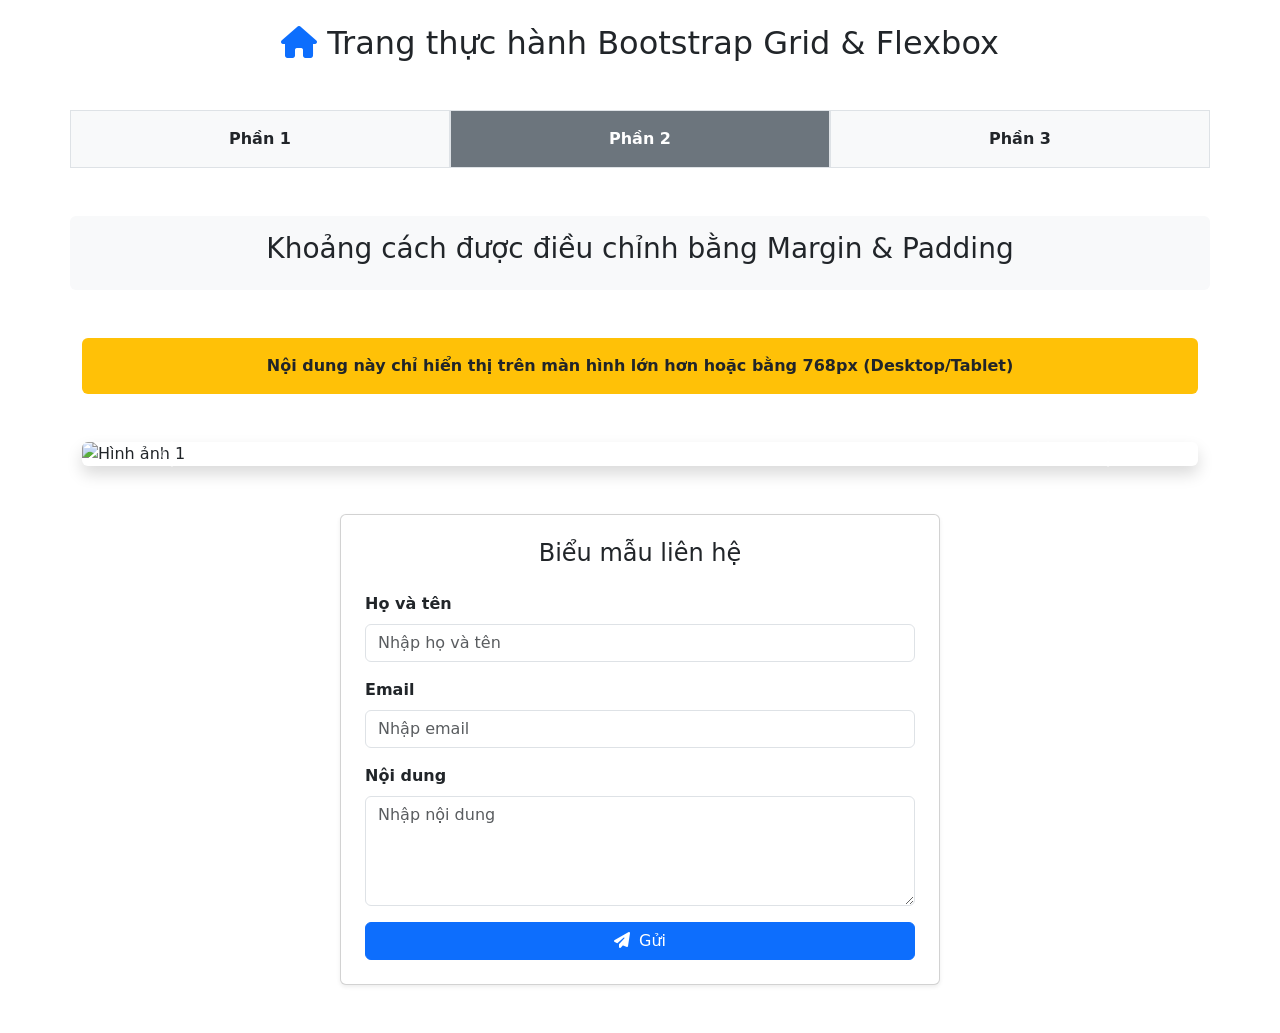
==== New folder (4)/index.html @ e56b3acb "Add files via upload" ====
<!DOCTYPE html>
<html lang="vi">
<head>
    <meta charset="UTF-8">
    <meta name="viewport" content="width=device-width, initial-scale=1.0">
    <title>Thực hành Bootstrap Grid và Flexbox</title>
    <!-- Nhúng CSS Bootstrap 5 -->
    <link href="https://cdn.jsdelivr.net/npm/bootstrap@5.3.3/dist/css/bootstrap.min.css" rel="stylesheet">
    <!-- Bước 5: Nhúng Font Awesome 6 CDN -->
    <link rel="stylesheet" href="https://cdnjs.cloudflare.com/ajax/libs/font-awesome/6.5.2/css/all.min.css">
</head>
<body>

    <!-- Tiêu đề & Sử dụng Font Awesome -->
    <header class="container mt-4 text-center">
        <h2><i class="fas fa-home text-primary"></i> Trang thực hành Bootstrap Grid & Flexbox</h2>
    </header>

    <!-- Bước 1: Cấu trúc Grid với 3 cột và căn giữa nội dung bằng Flexbox -->
    <section class="container mt-5">
        <div class="row">
            <div class="col-md-4 d-flex justify-content-center align-items-center bg-light p-3 border">
                <p class="m-0 fw-bold">Phần 1</p>
            </div>
            <div class="col-md-4 d-flex justify-content-center align-items-center bg-secondary p-3 text-white border">
                <p class="m-0 fw-bold">Phần 2</p>
            </div>
            <div class="col-md-4 d-flex justify-content-center align-items-center bg-light p-3 border">
                <p class="m-0 fw-bold">Phần 3</p>
            </div>
        </div>
    </section>

    <!-- Bước 2: Áp dụng Margin & Padding để điều chỉnh khoảng cách -->
    <section class="container my-5 py-3 bg-light rounded text-center">
        <h3>Khoảng cách được điều chỉnh bằng Margin & Padding</h3>
    </section>

    <!-- Bước 3: Sử dụng Display Property để ẩn/hiện nội dung (chỉ hiện từ >= 768px) -->
    <div class="container my-4">
        <div class="d-none d-md-block bg-warning text-center p-3 rounded">
            <p class="m-0 fw-bold">Nội dung này chỉ hiển thị trên màn hình lớn hơn hoặc bằng 768px (Desktop/Tablet)</p>
        </div>
    </div>

    <!-- Bước 4: Tạo Carousel (Slideshow) -->
    <section class="container">
        <div id="myCarousel" class="carousel slide mt-5" data-bs-ride="carousel">
            <div class="carousel-inner rounded shadow">
                <div class="carousel-item active">
                    <img src="https://via.placeholder.com/1200x400/007bff/ffffff?text=H%C3%ACnh+%E1%BA%A3nh+1" class="d-block w-100" alt="Hình ảnh 1">
                </div>
                <div class="carousel-item">
                    <img src="https://via.placeholder.com/1200x400/28a745/ffffff?text=H%C3%ACnh+%E1%BA%A3nh+2" class="d-block w-100" alt="Hình ảnh 2">
                </div>
                <div class="carousel-item">
                    <img src="https://via.placeholder.com/1200x400/dc3545/ffffff?text=H%C3%ACnh+%E1%BA%A3nh+3" class="d-block w-100" alt="Hình ảnh 3">
                </div>
            </div>
            <button class="carousel-control-prev" type="button" data-bs-target="#myCarousel" data-bs-slide="prev">
                <span class="carousel-control-prev-icon" aria-hidden="true"></span>
            </button>
            <button class="carousel-control-next" type="button" data-bs-target="#myCarousel" data-bs-slide="next">
                <span class="carousel-control-next-icon" aria-hidden="true"></span>
            </button>
        </div>
    </section>

    <!-- Bước 6: Tạo Form liên hệ -->
    <section class="container mt-5 mb-5">
        <div class="card p-4 shadow-sm" style="max-width: 600px; margin: 0 auto;">
            <h4 class="card-title text-center mb-4">Biểu mẫu liên hệ</h4>
            <form>
                <div class="mb-3">
                    <label for="name" class="form-label fw-bold">Họ và tên</label>
                    <input type="text" class="form-control" id="name" placeholder="Nhập họ và tên" required>
                </div>
                <div class="mb-3">
                    <label for="email" class="form-label fw-bold">Email</label>
                    <input type="email" class="form-control" id="email" placeholder="Nhập email" required>
                </div>
                <div class="mb-3">
                    <label for="message" class="form-label fw-bold">Nội dung</label>
                    <textarea class="form-control" id="message" rows="4" placeholder="Nhập nội dung" required></textarea>
                </div>
                <button type="submit" class="btn btn-primary w-100">
                    <i class="fas fa-paper-plane me-1"></i> Gửi
                </button>
            </form>
        </div>
    </section>

    <!-- JS Bootstrap 5 -->
    <script src="https://cdn.jsdelivr.net/npm/bootstrap@5.3.3/dist/js/bootstrap.bundle.min.js"></script>
</body>
</html>
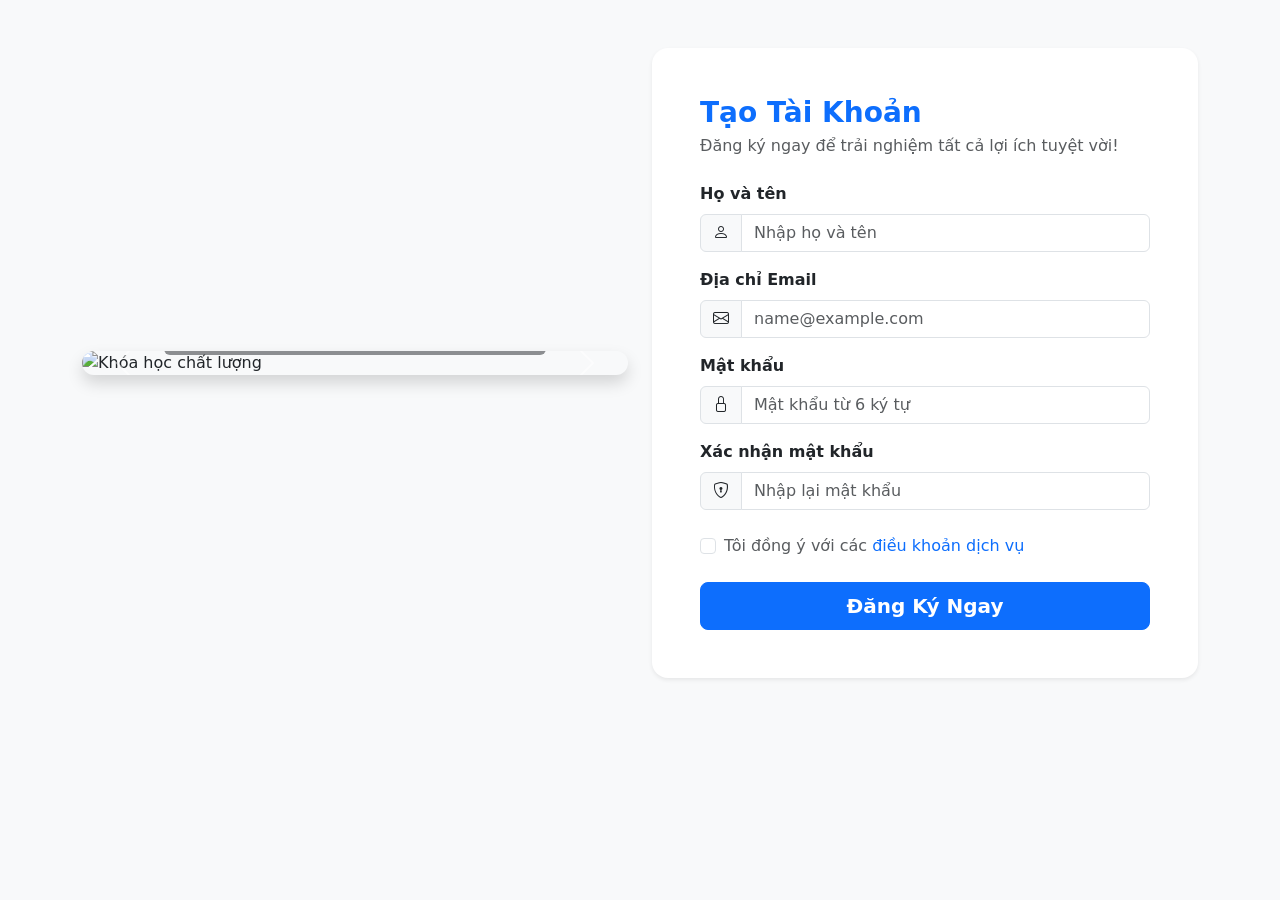
==== commit 85a14edd: "Add files via upload" ====
--- a/New folder (4)/index.html
+++ b/New folder (4)/index.html
@@ -3,94 +3,123 @@
 <head>
     <meta charset="UTF-8">
     <meta name="viewport" content="width=device-width, initial-scale=1.0">
-    <title>Thực hành Bootstrap Grid và Flexbox</title>
-    <!-- Nhúng CSS Bootstrap 5 -->
-    <link href="https://cdn.jsdelivr.net/npm/bootstrap@5.3.3/dist/css/bootstrap.min.css" rel="stylesheet">
-    <!-- Bước 5: Nhúng Font Awesome 6 CDN -->
-    <link rel="stylesheet" href="https://cdnjs.cloudflare.com/ajax/libs/font-awesome/6.5.2/css/all.min.css">
+    <title>Đăng Ký Tài Khoản</title>
+    <!-- Nhúng CSS Bootstrap 5 CDN -->
+    <link rel="stylesheet" href="https://cdn.jsdelivr.net/npm/bootstrap@5.3.0/dist/css/bootstrap.min.css">
+    <!-- Nhúng Bootstrap Icons CDN -->
+    <link rel="stylesheet" href="https://cdn.jsdelivr.net/npm/bootstrap-icons@1.10.5/font/bootstrap-icons.css">
 </head>
-<body>
+<body class="bg-light">
 
-    <!-- Tiêu đề & Sử dụng Font Awesome -->
-    <header class="container mt-4 text-center">
-        <h2><i class="fas fa-home text-primary"></i> Trang thực hành Bootstrap Grid & Flexbox</h2>
-    </header>
+    <div class="container py-5">
+        <div class="row g-4 align-items-center justify-content-center">
+            
+            <!-- Cột 1: Carousel giới thiệu lợi ích dịch vụ -->
+            <div class="col-12 col-lg-6">
+                <div id="benefitCarousel" class="carousel slide shadow rounded-4 overflow-hidden" data-bs-ride="carousel">
+                    <!-- Indicators -->
+                    <div class="carousel-indicators">
+                        <button type="button" data-bs-target="#benefitCarousel" data-bs-slide-to="0" class="active"></button>
+                        <button type="button" data-bs-target="#benefitCarousel" data-bs-slide-to="1"></button>
+                        <button type="button" data-bs-target="#benefitCarousel" data-bs-slide-to="2"></button>
+                    </div>
 
-    <!-- Bước 1: Cấu trúc Grid với 3 cột và căn giữa nội dung bằng Flexbox -->
-    <section class="container mt-5">
-        <div class="row">
-            <div class="col-md-4 d-flex justify-content-center align-items-center bg-light p-3 border">
-                <p class="m-0 fw-bold">Phần 1</p>
+                    <!-- Slides -->
+                    <div class="carousel-inner">
+                        <div class="carousel-item active">
+                            <img src="https://via.placeholder.com/600x450/0d6efd/ffffff?text=L%E1%BB%A3i+%C3%8Dch+1:+Kh%C3%B3a+H%E1%BB%8Dc+Chuy%C3%AAn+S%C3%A2u" class="d-block w-100" alt="Khóa học chất lượng">
+                            <div class="carousel-caption d-none d-md-block bg-dark bg-opacity-50 rounded p-2">
+                                <h5>Khóa Học Chất Lượng</h5>
+                                <p>Cập nhật những kiến thức Frontend và Flexbox/Bootstrap mới nhất.</p>
+                            </div>
+                        </div>
+                        <div class="carousel-item">
+                            <img src="https://via.placeholder.com/600x450/198754/ffffff?text=L%E1%BB%A3i+%C3%8Dch+2:+H%E1%BB%97+Tr%E1%BB%A3+24/7" class="d-block w-100" alt="Hỗ trợ tận tâm">
+                            <div class="carousel-caption d-none d-md-block bg-dark bg-opacity-50 rounded p-2">
+                                <h5>Hỗ Trợ Tận Tâm</h5>
+                                <p>Đội ngũ giảng viên và trợ lý luôn đồng hành cùng bạn 24/7.</p>
+                            </div>
+                        </div>
+                        <div class="carousel-item">
+                            <img src="https://via.placeholder.com/600x450/ffc107/333333?text=L%E1%BB%A3i+%C3%8Dch+3:+C%C6%A1+H%E1%BB%99i+Vi%E1%BB%87c+L%C3%A0m" class="d-block w-100" alt="Cơ hội việc làm">
+                            <div class="carousel-caption d-none d-md-block bg-dark text-dark bg-opacity-50 rounded p-2">
+                                <h5 class="text-white">Cơ Hội Việc Làm</h5>
+                                <p class="text-white">Kết nối trực tiếp với các doanh nghiệp công nghệ hàng đầu.</p>
+                            </div>
+                        </div>
+                    </div>
+
+                    <!-- Controls -->
+                    <button class="carousel-control-prev" type="button" data-bs-target="#benefitCarousel" data-bs-slide="prev">
+                        <span class="carousel-control-prev-icon"></span>
+                    </button>
+                    <button class="carousel-control-next" type="button" data-bs-target="#benefitCarousel" data-bs-slide="next">
+                        <span class="carousel-control-next-icon"></span>
+                    </button>
+                </div>
             </div>
-            <div class="col-md-4 d-flex justify-content-center align-items-center bg-secondary p-3 text-white border">
-                <p class="m-0 fw-bold">Phần 2</p>
+
+            <!-- Cột 2: Form đăng ký người dùng -->
+            <div class="col-12 col-lg-6">
+                <div class="card border-0 shadow-sm rounded-4 p-4 p-md-5">
+                    <h3 class="fw-bold mb-1 text-primary">Tạo Tài Khoản</h3>
+                    <p class="text-muted mb-4">Đăng ký ngay để trải nghiệm tất cả lợi ích tuyệt vời!</p>
+
+                    <form>
+                        <!-- Họ tên -->
+                        <div class="mb-3">
+                            <label for="fullname" class="form-label fw-semibold">Họ và tên</label>
+                            <div class="input-group">
+                                <span class="input-group-text"><i class="bi bi-person"></i></span>
+                                <input type="text" class="form-control" id="fullname" placeholder="Nhập họ và tên" required>
+                            </div>
+                        </div>
+
+                        <!-- Email -->
+                        <div class="mb-3">
+                            <label for="email" class="form-label fw-semibold">Địa chỉ Email</label>
+                            <div class="input-group">
+                                <span class="input-group-text"><i class="bi bi-envelope"></i></span>
+                                <input type="email" class="form-control" id="email" placeholder="name@example.com" required>
+                            </div>
+                        </div>
+
+                        <!-- Mật khẩu -->
+                        <div class="mb-3">
+                            <label for="password" class="form-label fw-semibold">Mật khẩu</label>
+                            <div class="input-group">
+                                <span class="input-group-text"><i class="bi bi-lock"></i></span>
+                                <input type="password" class="form-control" id="password" placeholder="Mật khẩu từ 6 ký tự" required>
+                            </div>
+                        </div>
+
+                        <!-- Xác nhận mật khẩu -->
+                        <div class="mb-4">
+                            <label for="confirmPassword" class="form-label fw-semibold">Xác nhận mật khẩu</label>
+                            <div class="input-group">
+                                <span class="input-group-text"><i class="bi bi-shield-lock"></i></span>
+                                <input type="password" class="form-control" id="confirmPassword" placeholder="Nhập lại mật khẩu" required>
+                            </div>
+                        </div>
+
+                        <!-- Đồng ý điều khoản -->
+                        <div class="mb-4 form-check">
+                            <input type="checkbox" class="form-check-input" id="terms" required>
+                            <label class="form-check-label text-muted" for="terms">Tôi đồng ý với các <a href="#" class="text-decoration-none">điều khoản dịch vụ</a></label>
+                        </div>
+
+                        <!-- Nút Đăng ký -->
+                        <div class="d-grid">
+                            <button type="submit" class="btn btn-primary btn-lg fw-bold">Đăng Ký Ngay</button>
+                        </div>
+                    </form>
+                </div>
             </div>
-            <div class="col-md-4 d-flex justify-content-center align-items-center bg-light p-3 border">
-                <p class="m-0 fw-bold">Phần 3</p>
-            </div>
-        </div>
-    </section>
 
-    <!-- Bước 2: Áp dụng Margin & Padding để điều chỉnh khoảng cách -->
-    <section class="container my-5 py-3 bg-light rounded text-center">
-        <h3>Khoảng cách được điều chỉnh bằng Margin & Padding</h3>
-    </section>
-
-    <!-- Bước 3: Sử dụng Display Property để ẩn/hiện nội dung (chỉ hiện từ >= 768px) -->
-    <div class="container my-4">
-        <div class="d-none d-md-block bg-warning text-center p-3 rounded">
-            <p class="m-0 fw-bold">Nội dung này chỉ hiển thị trên màn hình lớn hơn hoặc bằng 768px (Desktop/Tablet)</p>
         </div>
     </div>
 
-    <!-- Bước 4: Tạo Carousel (Slideshow) -->
-    <section class="container">
-        <div id="myCarousel" class="carousel slide mt-5" data-bs-ride="carousel">
-            <div class="carousel-inner rounded shadow">
-                <div class="carousel-item active">
-                    <img src="https://via.placeholder.com/1200x400/007bff/ffffff?text=H%C3%ACnh+%E1%BA%A3nh+1" class="d-block w-100" alt="Hình ảnh 1">
-                </div>
-                <div class="carousel-item">
-                    <img src="https://via.placeholder.com/1200x400/28a745/ffffff?text=H%C3%ACnh+%E1%BA%A3nh+2" class="d-block w-100" alt="Hình ảnh 2">
-                </div>
-                <div class="carousel-item">
-                    <img src="https://via.placeholder.com/1200x400/dc3545/ffffff?text=H%C3%ACnh+%E1%BA%A3nh+3" class="d-block w-100" alt="Hình ảnh 3">
-                </div>
-            </div>
-            <button class="carousel-control-prev" type="button" data-bs-target="#myCarousel" data-bs-slide="prev">
-                <span class="carousel-control-prev-icon" aria-hidden="true"></span>
-            </button>
-            <button class="carousel-control-next" type="button" data-bs-target="#myCarousel" data-bs-slide="next">
-                <span class="carousel-control-next-icon" aria-hidden="true"></span>
-            </button>
-        </div>
-    </section>
-
-    <!-- Bước 6: Tạo Form liên hệ -->
-    <section class="container mt-5 mb-5">
-        <div class="card p-4 shadow-sm" style="max-width: 600px; margin: 0 auto;">
-            <h4 class="card-title text-center mb-4">Biểu mẫu liên hệ</h4>
-            <form>
-                <div class="mb-3">
-                    <label for="name" class="form-label fw-bold">Họ và tên</label>
-                    <input type="text" class="form-control" id="name" placeholder="Nhập họ và tên" required>
-                </div>
-                <div class="mb-3">
-                    <label for="email" class="form-label fw-bold">Email</label>
-                    <input type="email" class="form-control" id="email" placeholder="Nhập email" required>
-                </div>
-                <div class="mb-3">
-                    <label for="message" class="form-label fw-bold">Nội dung</label>
-                    <textarea class="form-control" id="message" rows="4" placeholder="Nhập nội dung" required></textarea>
-                </div>
-                <button type="submit" class="btn btn-primary w-100">
-                    <i class="fas fa-paper-plane me-1"></i> Gửi
-                </button>
-            </form>
-        </div>
-    </section>
-
-    <!-- JS Bootstrap 5 -->
-    <script src="https://cdn.jsdelivr.net/npm/bootstrap@5.3.3/dist/js/bootstrap.bundle.min.js"></script>
+    <!-- Nhúng Bootstrap 5 JS CDN -->
+    <script src="https://cdn.jsdelivr.net/npm/bootstrap@5.3.0/dist/js/bootstrap.bundle.min.js"></script>
 </body>
 </html>
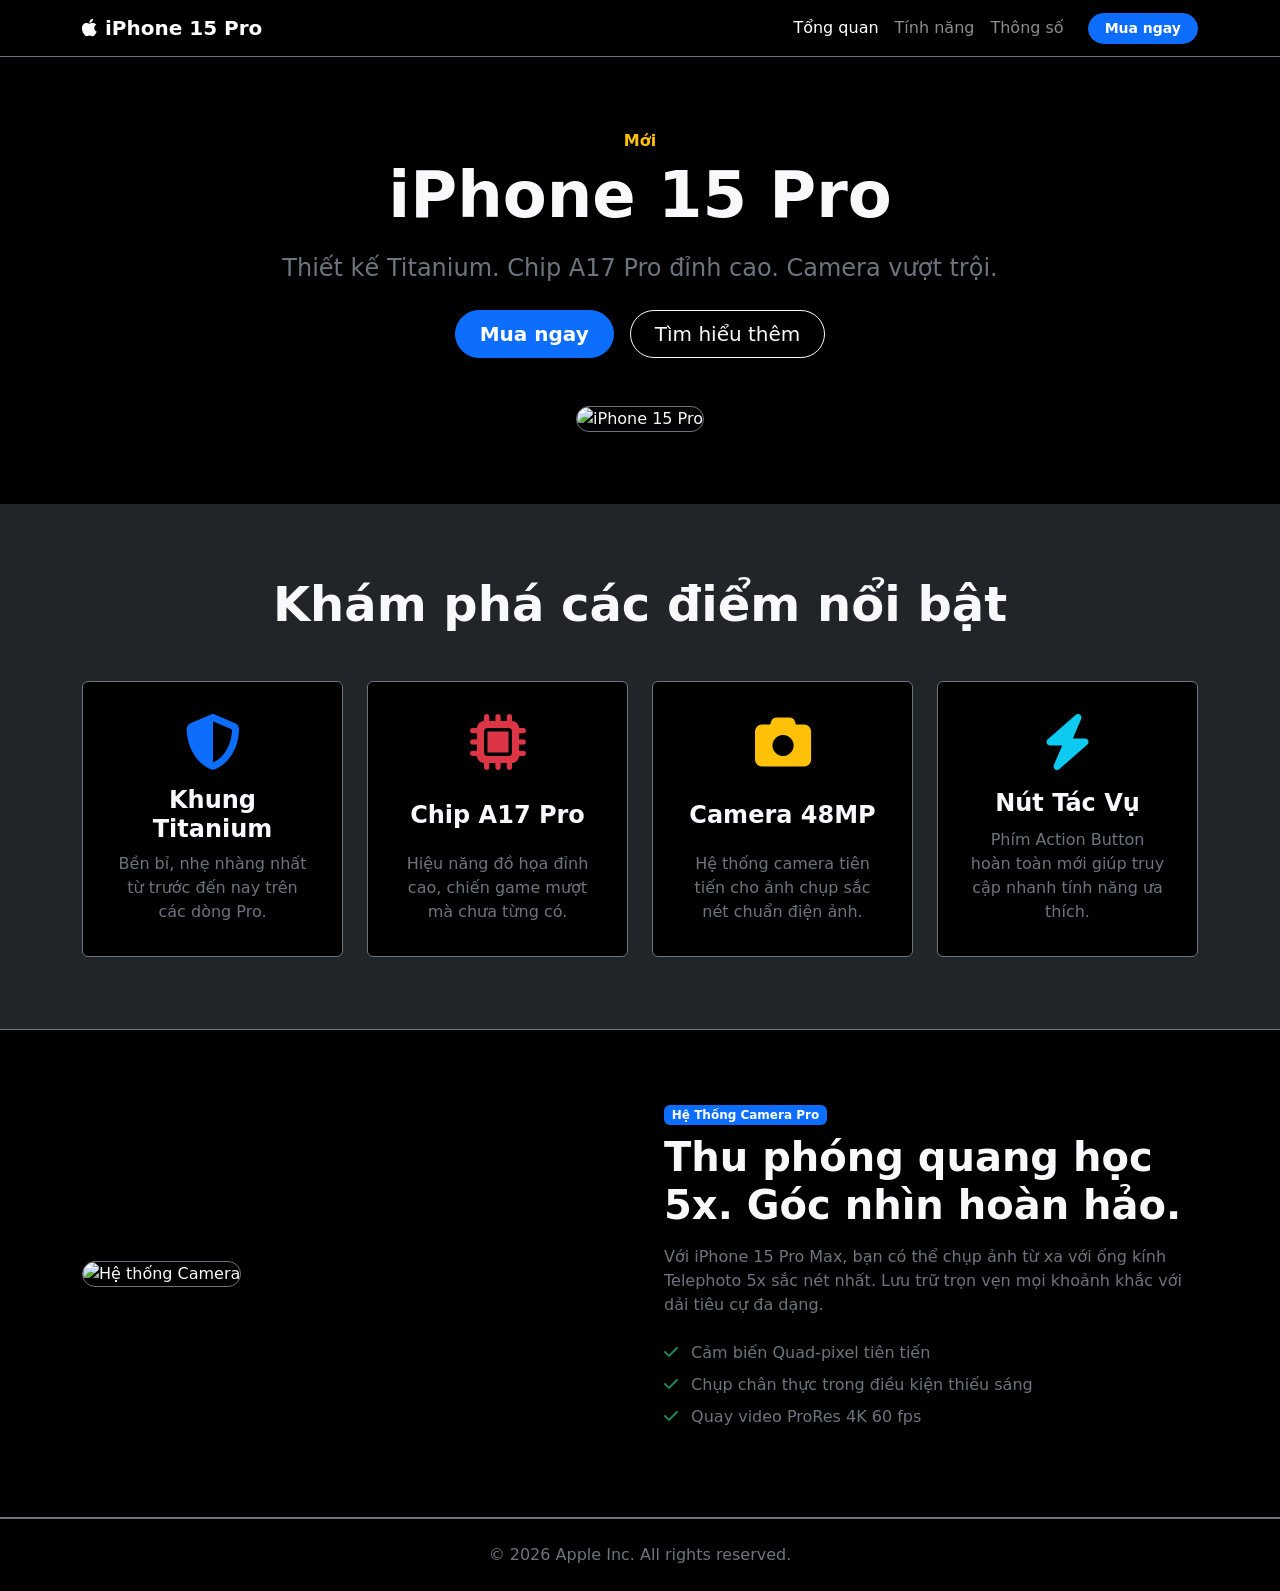
==== commit ddf317fb: "Add files via upload" ====
--- a/New folder (4)/index.html
+++ b/New folder (4)/index.html
@@ -3,123 +3,132 @@
 <head>
     <meta charset="UTF-8">
     <meta name="viewport" content="width=device-width, initial-scale=1.0">
-    <title>Đăng Ký Tài Khoản</title>
-    <!-- Nhúng CSS Bootstrap 5 CDN -->
-    <link rel="stylesheet" href="https://cdn.jsdelivr.net/npm/bootstrap@5.3.0/dist/css/bootstrap.min.css">
-    <!-- Nhúng Bootstrap Icons CDN -->
-    <link rel="stylesheet" href="https://cdn.jsdelivr.net/npm/bootstrap-icons@1.10.5/font/bootstrap-icons.css">
+    <title>iPhone 15 Pro - Giới Thiệu Sản Phẩm</title>
+    <!-- Nhúng Bootstrap 5 CSS -->
+    <link href="https://cdn.jsdelivr.net/npm/bootstrap@5.3.3/dist/css/bootstrap.min.css" rel="stylesheet">
+    <!-- Nhúng Font Awesome 6 -->
+    <link rel="stylesheet" href="https://cdnjs.cloudflare.com/ajax/libs/font-awesome/6.5.2/css/all.min.css">
 </head>
-<body class="bg-light">
+<body class="bg-dark text-light">
 
-    <div class="container py-5">
-        <div class="row g-4 align-items-center justify-content-center">
+    <!-- 1. Navbar -->
+    <nav class="navbar navbar-expand-lg navbar-dark bg-black sticky-top border-bottom border-secondary">
+        <div class="container">
+            <a class="navbar-brand fw-bold" href="#"><i class="fa-brands fa-apple me-2"></i>iPhone 15 Pro</a>
+            <button class="navbar-toggler" type="button" data-bs-toggle="collapse" data-bs-target="#navbarNav">
+                <span class="navbar-toggler-icon"></span>
+            </button>
+            <div class="collapse navbar-collapse" id="navbarNav">
+                <ul class="navbar-nav ms-auto align-items-center">
+                    <li class="nav-item"><a class="nav-link active" href="#overview">Tổng quan</a></li>
+                    <li class="nav-item"><a class="nav-link" href="#features">Tính năng</a></li>
+                    <li class="nav-item"><a class="nav-link" href="#specs">Thông số</a></li>
+                    <li class="nav-item ms-lg-3">
+                        <a href="#buy" class="btn btn-primary btn-sm rounded-pill px-3 fw-bold">Mua ngay</a>
+                    </li>
+                </ul>
+            </div>
+        </div>
+    </nav>
+
+    <!-- 2. Hero Section (Phần Giới Thiệu Chính) -->
+    <section id="overview" class="py-5 text-center bg-black">
+        <div class="container py-4">
+            <p class="text-warning fw-bold mb-1">Mới</p>
+            <h1 class="display-3 fw-bold mb-3">iPhone 15 Pro</h1>
+            <p class="fs-4 text-secondary mb-4">Thiết kế Titanium. Chip A17 Pro đỉnh cao. Camera vượt trội.</p>
+            <div class="d-flex justify-content-center gap-3 mb-5">
+                <a href="#buy" class="btn btn-primary btn-lg rounded-pill px-4 fw-bold">Mua ngay</a>
+                <a href="#features" class="btn btn-outline-light btn-lg rounded-pill px-4">Tìm hiểu thêm</a>
+            </div>
+            <div class="d-flex justify-content-center">
+                <img src="https://via.placeholder.com/800x400/111111/ffffff?text=iPhone+15+Pro+Titanium" class="img-fluid rounded-4 shadow-lg border border-secondary" alt="iPhone 15 Pro">
+            </div>
+        </div>
+    </section>
+
+    <!-- 3. Key Highlights / Grid Section -->
+    <section id="features" class="py-5">
+        <div class="container py-4">
+            <h2 class="text-center display-5 fw-bold mb-5">Khám phá các điểm nổi bật</h2>
             
-            <!-- Cột 1: Carousel giới thiệu lợi ích dịch vụ -->
-            <div class="col-12 col-lg-6">
-                <div id="benefitCarousel" class="carousel slide shadow rounded-4 overflow-hidden" data-bs-ride="carousel">
-                    <!-- Indicators -->
-                    <div class="carousel-indicators">
-                        <button type="button" data-bs-target="#benefitCarousel" data-bs-slide-to="0" class="active"></button>
-                        <button type="button" data-bs-target="#benefitCarousel" data-bs-slide-to="1"></button>
-                        <button type="button" data-bs-target="#benefitCarousel" data-bs-slide-to="2"></button>
-                    </div>
-
-                    <!-- Slides -->
-                    <div class="carousel-inner">
-                        <div class="carousel-item active">
-                            <img src="https://via.placeholder.com/600x450/0d6efd/ffffff?text=L%E1%BB%A3i+%C3%8Dch+1:+Kh%C3%B3a+H%E1%BB%8Dc+Chuy%C3%AAn+S%C3%A2u" class="d-block w-100" alt="Khóa học chất lượng">
-                            <div class="carousel-caption d-none d-md-block bg-dark bg-opacity-50 rounded p-2">
-                                <h5>Khóa Học Chất Lượng</h5>
-                                <p>Cập nhật những kiến thức Frontend và Flexbox/Bootstrap mới nhất.</p>
-                            </div>
-                        </div>
-                        <div class="carousel-item">
-                            <img src="https://via.placeholder.com/600x450/198754/ffffff?text=L%E1%BB%A3i+%C3%8Dch+2:+H%E1%BB%97+Tr%E1%BB%A3+24/7" class="d-block w-100" alt="Hỗ trợ tận tâm">
-                            <div class="carousel-caption d-none d-md-block bg-dark bg-opacity-50 rounded p-2">
-                                <h5>Hỗ Trợ Tận Tâm</h5>
-                                <p>Đội ngũ giảng viên và trợ lý luôn đồng hành cùng bạn 24/7.</p>
-                            </div>
-                        </div>
-                        <div class="carousel-item">
-                            <img src="https://via.placeholder.com/600x450/ffc107/333333?text=L%E1%BB%A3i+%C3%8Dch+3:+C%C6%A1+H%E1%BB%99i+Vi%E1%BB%87c+L%C3%A0m" class="d-block w-100" alt="Cơ hội việc làm">
-                            <div class="carousel-caption d-none d-md-block bg-dark text-dark bg-opacity-50 rounded p-2">
-                                <h5 class="text-white">Cơ Hội Việc Làm</h5>
-                                <p class="text-white">Kết nối trực tiếp với các doanh nghiệp công nghệ hàng đầu.</p>
-                            </div>
+            <div class="row g-4">
+                <!-- Highlight 1 -->
+                <div class="col-12 col-md-6 col-lg-3">
+                    <div class="card bg-black text-light h-100 border-secondary p-3 text-center">
+                        <div class="card-body d-flex flex-column justify-content-between align-items-center">
+                            <i class="fa-solid fa-shield-halved text-primary display-4 mb-3"></i>
+                            <h4 class="card-title fw-bold mb-2">Khung Titanium</h4>
+                            <p class="card-text text-secondary">Bền bỉ, nhẹ nhàng nhất từ trước đến nay trên các dòng Pro.</p>
                         </div>
                     </div>
+                </div>
 
-                    <!-- Controls -->
-                    <button class="carousel-control-prev" type="button" data-bs-target="#benefitCarousel" data-bs-slide="prev">
-                        <span class="carousel-control-prev-icon"></span>
-                    </button>
-                    <button class="carousel-control-next" type="button" data-bs-target="#benefitCarousel" data-bs-slide="next">
-                        <span class="carousel-control-next-icon"></span>
-                    </button>
+                <!-- Highlight 2 -->
+                <div class="col-12 col-md-6 col-lg-3">
+                    <div class="card bg-black text-light h-100 border-secondary p-3 text-center">
+                        <div class="card-body d-flex flex-column justify-content-between align-items-center">
+                            <i class="fa-solid fa-microchip text-danger display-4 mb-3"></i>
+                            <h4 class="card-title fw-bold mb-2">Chip A17 Pro</h4>
+                            <p class="card-text text-secondary">Hiệu năng đồ họa đỉnh cao, chiến game mượt mà chưa từng có.</p>
+                        </div>
+                    </div>
+                </div>
+
+                <!-- Highlight 3 -->
+                <div class="col-12 col-md-6 col-lg-3">
+                    <div class="card bg-black text-light h-100 border-secondary p-3 text-center">
+                        <div class="card-body d-flex flex-column justify-content-between align-items-center">
+                            <i class="fa-solid fa-camera text-warning display-4 mb-3"></i>
+                            <h4 class="card-title fw-bold mb-2">Camera 48MP</h4>
+                            <p class="card-text text-secondary">Hệ thống camera tiên tiến cho ảnh chụp sắc nét chuẩn điện ảnh.</p>
+                        </div>
+                    </div>
+                </div>
+
+                <!-- Highlight 4 -->
+                <div class="col-12 col-md-6 col-lg-3">
+                    <div class="card bg-black text-light h-100 border-secondary p-3 text-center">
+                        <div class="card-body d-flex flex-column justify-content-between align-items-center">
+                            <i class="fa-solid fa-bolt text-info display-4 mb-3"></i>
+                            <h4 class="card-title fw-bold mb-2">Nút Tác Vụ</h4>
+                            <p class="card-text text-secondary">Phím Action Button hoàn toàn mới giúp truy cập nhanh tính năng ưa thích.</p>
+                        </div>
+                    </div>
                 </div>
             </div>
+        </div>
+    </section>
 
-            <!-- Cột 2: Form đăng ký người dùng -->
-            <div class="col-12 col-lg-6">
-                <div class="card border-0 shadow-sm rounded-4 p-4 p-md-5">
-                    <h3 class="fw-bold mb-1 text-primary">Tạo Tài Khoản</h3>
-                    <p class="text-muted mb-4">Đăng ký ngay để trải nghiệm tất cả lợi ích tuyệt vời!</p>
-
-                    <form>
-                        <!-- Họ tên -->
-                        <div class="mb-3">
-                            <label for="fullname" class="form-label fw-semibold">Họ và tên</label>
-                            <div class="input-group">
-                                <span class="input-group-text"><i class="bi bi-person"></i></span>
-                                <input type="text" class="form-control" id="fullname" placeholder="Nhập họ và tên" required>
-                            </div>
-                        </div>
-
-                        <!-- Email -->
-                        <div class="mb-3">
-                            <label for="email" class="form-label fw-semibold">Địa chỉ Email</label>
-                            <div class="input-group">
-                                <span class="input-group-text"><i class="bi bi-envelope"></i></span>
-                                <input type="email" class="form-control" id="email" placeholder="name@example.com" required>
-                            </div>
-                        </div>
-
-                        <!-- Mật khẩu -->
-                        <div class="mb-3">
-                            <label for="password" class="form-label fw-semibold">Mật khẩu</label>
-                            <div class="input-group">
-                                <span class="input-group-text"><i class="bi bi-lock"></i></span>
-                                <input type="password" class="form-control" id="password" placeholder="Mật khẩu từ 6 ký tự" required>
-                            </div>
-                        </div>
-
-                        <!-- Xác nhận mật khẩu -->
-                        <div class="mb-4">
-                            <label for="confirmPassword" class="form-label fw-semibold">Xác nhận mật khẩu</label>
-                            <div class="input-group">
-                                <span class="input-group-text"><i class="bi bi-shield-lock"></i></span>
-                                <input type="password" class="form-control" id="confirmPassword" placeholder="Nhập lại mật khẩu" required>
-                            </div>
-                        </div>
-
-                        <!-- Đồng ý điều khoản -->
-                        <div class="mb-4 form-check">
-                            <input type="checkbox" class="form-check-input" id="terms" required>
-                            <label class="form-check-label text-muted" for="terms">Tôi đồng ý với các <a href="#" class="text-decoration-none">điều khoản dịch vụ</a></label>
-                        </div>
-
-                        <!-- Nút Đăng ký -->
-                        <div class="d-grid">
-                            <button type="submit" class="btn btn-primary btn-lg fw-bold">Đăng Ký Ngay</button>
-                        </div>
-                    </form>
+    <!-- 4. Detailed Section (Flexbox Row Layout) -->
+    <section id="specs" class="py-5 bg-black border-top border-bottom border-secondary">
+        <div class="container py-4">
+            <div class="row align-items-center g-5">
+                <div class="col-12 col-lg-6">
+                    <img src="https://via.placeholder.com/600x400/222222/ffffff?text=Camera+System" class="img-fluid rounded-4 shadow border border-secondary" alt="Hệ thống Camera">
+                </div>
+                <div class="col-12 col-lg-6">
+                    <span class="badge bg-primary mb-2">Hệ Thống Camera Pro</span>
+                    <h2 class="display-6 fw-bold mb-3">Thu phóng quang học 5x. Góc nhìn hoàn hảo.</h2>
+                    <p class="text-secondary mb-4">Với iPhone 15 Pro Max, bạn có thể chụp ảnh từ xa với ống kính Telephoto 5x sắc nét nhất. Lưu trữ trọn vẹn mọi khoảnh khắc với dải tiêu cự đa dạng.</p>
+                    <ul class="list-unstyled text-secondary">
+                        <li class="mb-2"><i class="fa-solid fa-check text-success me-2"></i> Cảm biến Quad-pixel tiên tiến</li>
+                        <li class="mb-2"><i class="fa-solid fa-check text-success me-2"></i> Chụp chân thực trong điều kiện thiếu sáng</li>
+                        <li class="mb-2"><i class="fa-solid fa-check text-success me-2"></i> Quay video ProRes 4K 60 fps</li>
+                    </ul>
                 </div>
             </div>
+        </div>
+    </section>
 
+    <!-- 5. Footer -->
+    <footer class="bg-black py-4 text-center border-top border-secondary text-secondary">
+        <div class="container">
+            <p class="mb-0">&copy; 2026 Apple Inc. All rights reserved.</p>
         </div>
-    </div>
+    </footer>
 
-    <!-- Nhúng Bootstrap 5 JS CDN -->
-    <script src="https://cdn.jsdelivr.net/npm/bootstrap@5.3.0/dist/js/bootstrap.bundle.min.js"></script>
+    <!-- JS Bootstrap 5 -->
+    <script src="https://cdn.jsdelivr.net/npm/bootstrap@5.3.3/dist/js/bootstrap.bundle.min.js"></script>
 </body>
 </html>
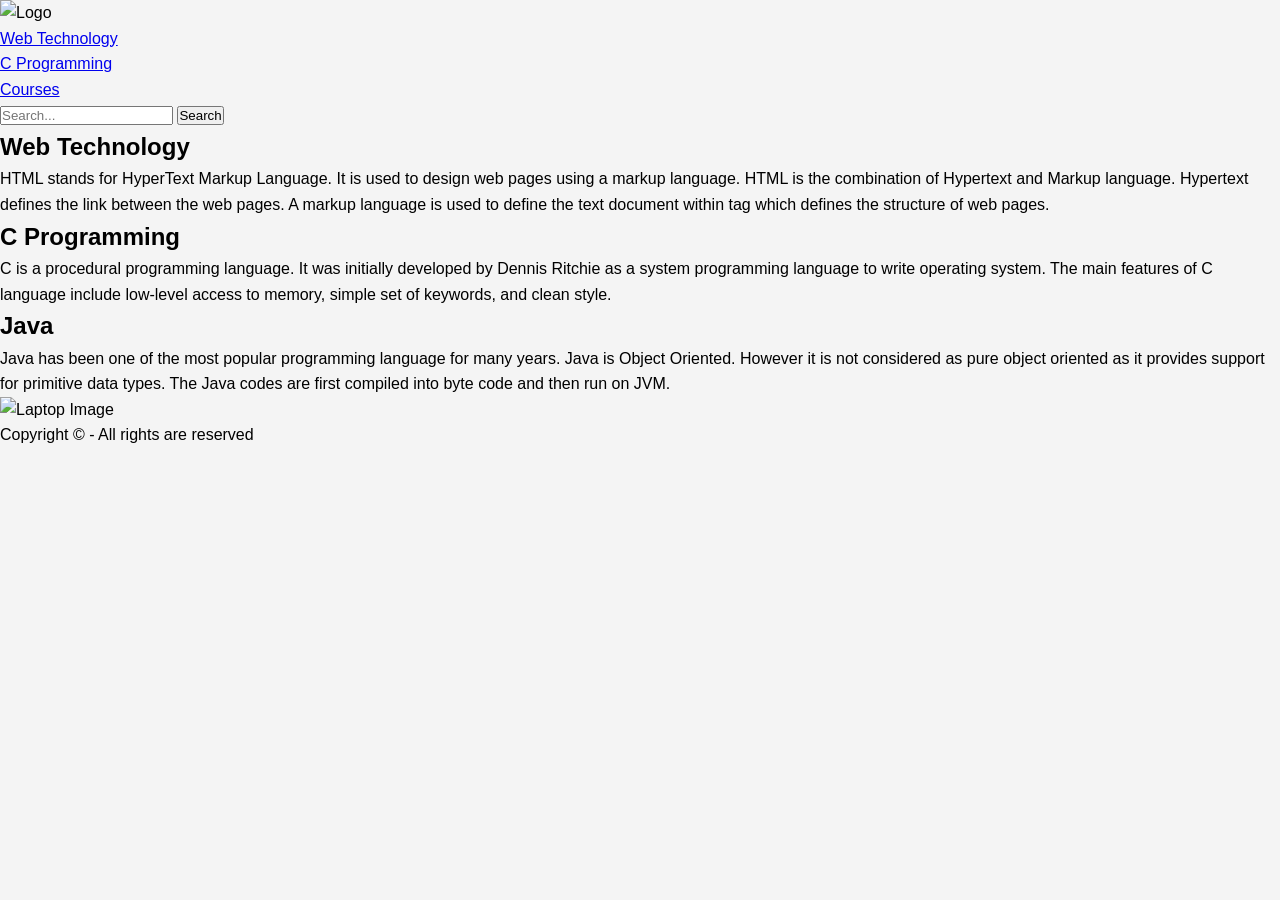
==== commit 74ad1b81: "Add files via upload" ====
--- a/New folder (4)/index.html
+++ b/New folder (4)/index.html
@@ -3,132 +3,74 @@
 <head>
     <meta charset="UTF-8">
     <meta name="viewport" content="width=device-width, initial-scale=1.0">
-    <title>iPhone 15 Pro - Giới Thiệu Sản Phẩm</title>
-    <!-- Nhúng Bootstrap 5 CSS -->
-    <link href="https://cdn.jsdelivr.net/npm/bootstrap@5.3.3/dist/css/bootstrap.min.css" rel="stylesheet">
-    <!-- Nhúng Font Awesome 6 -->
-    <link rel="stylesheet" href="https://cdnjs.cloudflare.com/ajax/libs/font-awesome/6.5.2/css/all.min.css">
+    <title>Simple Web Development Template</title>
+    <link rel="stylesheet" href="style.css">
 </head>
-<body class="bg-dark text-light">
+<body>
 
-    <!-- 1. Navbar -->
-    <nav class="navbar navbar-expand-lg navbar-dark bg-black sticky-top border-bottom border-secondary">
-        <div class="container">
-            <a class="navbar-brand fw-bold" href="#"><i class="fa-brands fa-apple me-2"></i>iPhone 15 Pro</a>
-            <button class="navbar-toggler" type="button" data-bs-toggle="collapse" data-bs-target="#navbarNav">
-                <span class="navbar-toggler-icon"></span>
-            </button>
-            <div class="collapse navbar-collapse" id="navbarNav">
-                <ul class="navbar-nav ms-auto align-items-center">
-                    <li class="nav-item"><a class="nav-link active" href="#overview">Tổng quan</a></li>
-                    <li class="nav-item"><a class="nav-link" href="#features">Tính năng</a></li>
-                    <li class="nav-item"><a class="nav-link" href="#specs">Thông số</a></li>
-                    <li class="nav-item ms-lg-3">
-                        <a href="#buy" class="btn btn-primary btn-sm rounded-pill px-3 fw-bold">Mua ngay</a>
-                    </li>
-                </ul>
+    <!-- Thanh điều hướng Navigation Bar -->
+    <nav class="navbar background">
+        <ul class="nav-list">
+            <div class="logo">
+                <img src="https://via.placeholder.com/180x60?text=LOGO" alt="Logo">
             </div>
+            <li><a href="#web">Web Technology</a></li>
+            <li><a href="#program">C Programming</a></li>
+            <li><a href="#course">Courses</a></li>
+        </ul>
+        <div class="rightNav">
+            <input type="text" name="search" id="search" placeholder="Search...">
+            <button class="btn btn-sm">Search</button>
         </div>
     </nav>
 
-    <!-- 2. Hero Section (Phần Giới Thiệu Chính) -->
-    <section id="overview" class="py-5 text-center bg-black">
-        <div class="container py-4">
-            <p class="text-warning fw-bold mb-1">Mới</p>
-            <h1 class="display-3 fw-bold mb-3">iPhone 15 Pro</h1>
-            <p class="fs-4 text-secondary mb-4">Thiết kế Titanium. Chip A17 Pro đỉnh cao. Camera vượt trội.</p>
-            <div class="d-flex justify-content-center gap-3 mb-5">
-                <a href="#buy" class="btn btn-primary btn-lg rounded-pill px-4 fw-bold">Mua ngay</a>
-                <a href="#features" class="btn btn-outline-light btn-lg rounded-pill px-4">Tìm hiểu thêm</a>
-            </div>
-            <div class="d-flex justify-content-center">
-                <img src="https://via.placeholder.com/800x400/111111/ffffff?text=iPhone+15+Pro+Titanium" class="img-fluid rounded-4 shadow-lg border border-secondary" alt="iPhone 15 Pro">
+    <!-- Section 1: Web Technology -->
+    <section class="firstsection">
+        <div class="box-main">
+            <div class="firstHalf">
+                <h1 class="text-big" id="web">Web Technology</h1>
+                <p class="text-small">
+                    HTML stands for HyperText Markup Language. It is used to design web pages using a markup language.
+                    HTML is the combination of Hypertext and Markup language. Hypertext defines the link between the web pages.
+                    A markup language is used to define the text document within tag which defines the structure of web pages.
+                </p>
             </div>
         </div>
     </section>
 
-    <!-- 3. Key Highlights / Grid Section -->
-    <section id="features" class="py-5">
-        <div class="container py-4">
-            <h2 class="text-center display-5 fw-bold mb-5">Khám phá các điểm nổi bật</h2>
-            
-            <div class="row g-4">
-                <!-- Highlight 1 -->
-                <div class="col-12 col-md-6 col-lg-3">
-                    <div class="card bg-black text-light h-100 border-secondary p-3 text-center">
-                        <div class="card-body d-flex flex-column justify-content-between align-items-center">
-                            <i class="fa-solid fa-shield-halved text-primary display-4 mb-3"></i>
-                            <h4 class="card-title fw-bold mb-2">Khung Titanium</h4>
-                            <p class="card-text text-secondary">Bền bỉ, nhẹ nhàng nhất từ trước đến nay trên các dòng Pro.</p>
-                        </div>
-                    </div>
-                </div>
-
-                <!-- Highlight 2 -->
-                <div class="col-12 col-md-6 col-lg-3">
-                    <div class="card bg-black text-light h-100 border-secondary p-3 text-center">
-                        <div class="card-body d-flex flex-column justify-content-between align-items-center">
-                            <i class="fa-solid fa-microchip text-danger display-4 mb-3"></i>
-                            <h4 class="card-title fw-bold mb-2">Chip A17 Pro</h4>
-                            <p class="card-text text-secondary">Hiệu năng đồ họa đỉnh cao, chiến game mượt mà chưa từng có.</p>
-                        </div>
-                    </div>
-                </div>
-
-                <!-- Highlight 3 -->
-                <div class="col-12 col-md-6 col-lg-3">
-                    <div class="card bg-black text-light h-100 border-secondary p-3 text-center">
-                        <div class="card-body d-flex flex-column justify-content-between align-items-center">
-                            <i class="fa-solid fa-camera text-warning display-4 mb-3"></i>
-                            <h4 class="card-title fw-bold mb-2">Camera 48MP</h4>
-                            <p class="card-text text-secondary">Hệ thống camera tiên tiến cho ảnh chụp sắc nét chuẩn điện ảnh.</p>
-                        </div>
-                    </div>
-                </div>
-
-                <!-- Highlight 4 -->
-                <div class="col-12 col-md-6 col-lg-3">
-                    <div class="card bg-black text-light h-100 border-secondary p-3 text-center">
-                        <div class="card-body d-flex flex-column justify-content-between align-items-center">
-                            <i class="fa-solid fa-bolt text-info display-4 mb-3"></i>
-                            <h4 class="card-title fw-bold mb-2">Nút Tác Vụ</h4>
-                            <p class="card-text text-secondary">Phím Action Button hoàn toàn mới giúp truy cập nhanh tính năng ưa thích.</p>
-                        </div>
-                    </div>
-                </div>
+    <!-- Section 2: C Programming -->
+    <section class="secondsection">
+        <div class="box-main">
+            <div class="firstHalf">
+                <h1 class="text-big" id="program">C Programming</h1>
+                <p class="text-small">
+                    C is a procedural programming language. It was initially developed by Dennis Ritchie as a system 
+                    programming language to write operating system. The main features of C language include low-level access to memory, 
+                    simple set of keywords, and clean style.
+                </p>
             </div>
         </div>
     </section>
 
-    <!-- 4. Detailed Section (Flexbox Row Layout) -->
-    <section id="specs" class="py-5 bg-black border-top border-bottom border-secondary">
-        <div class="container py-4">
-            <div class="row align-items-center g-5">
-                <div class="col-12 col-lg-6">
-                    <img src="https://via.placeholder.com/600x400/222222/ffffff?text=Camera+System" class="img-fluid rounded-4 shadow border border-secondary" alt="Hệ thống Camera">
-                </div>
-                <div class="col-12 col-lg-6">
-                    <span class="badge bg-primary mb-2">Hệ Thống Camera Pro</span>
-                    <h2 class="display-6 fw-bold mb-3">Thu phóng quang học 5x. Góc nhìn hoàn hảo.</h2>
-                    <p class="text-secondary mb-4">Với iPhone 15 Pro Max, bạn có thể chụp ảnh từ xa với ống kính Telephoto 5x sắc nét nhất. Lưu trữ trọn vẹn mọi khoảnh khắc với dải tiêu cự đa dạng.</p>
-                    <ul class="list-unstyled text-secondary">
-                        <li class="mb-2"><i class="fa-solid fa-check text-success me-2"></i> Cảm biến Quad-pixel tiên tiến</li>
-                        <li class="mb-2"><i class="fa-solid fa-check text-success me-2"></i> Chụp chân thực trong điều kiện thiếu sáng</li>
-                        <li class="mb-2"><i class="fa-solid fa-check text-success me-2"></i> Quay video ProRes 4K 60 fps</li>
-                    </ul>
-                </div>
-            </div>
+    <!-- Section 3: Java -->
+    <section class="section" id="course">
+        <div class="paras">
+            <h1 class="sectionTag text-big">Java</h1>
+            <p class="sectionSubTag text-small">
+                Java has been one of the most popular programming language for many years. Java is Object Oriented. 
+                However it is not considered as pure object oriented as it provides support for primitive data types. 
+                The Java codes are first compiled into byte code and then run on JVM.
+            </p>
+        </div>
+        <div class="thumbnail">
+            <img src="https://via.placeholder.com/250x150?text=Java+Image" alt="Laptop Image">
         </div>
     </section>
 
-    <!-- 5. Footer -->
-    <footer class="bg-black py-4 text-center border-top border-secondary text-secondary">
-        <div class="container">
-            <p class="mb-0">&copy; 2026 Apple Inc. All rights reserved.</p>
-        </div>
+    <!-- Footer -->
+    <footer class="background">
+        <p class="text-footer">Copyright &copy; - All rights are reserved</p>
     </footer>
 
-    <!-- JS Bootstrap 5 -->
-    <script src="https://cdn.jsdelivr.net/npm/bootstrap@5.3.3/dist/js/bootstrap.bundle.min.js"></script>
 </body>
 </html>
--- a/New folder (4)/style.css
+++ b/New folder (4)/style.css
@@ -0,0 +1,91 @@
+* {
+    box-sizing: border-box;
+    margin: 0;
+    padding: 0;
+}
+
+body {
+    font-family: Arial, sans-serif;
+    line-height: 1.6;
+    background-color: #f4f4f4;
+}
+
+/* Flex Container tổng quát */
+.layout-container {
+    display: flex;
+    flex-direction: column;
+    min-height: 100vh;
+}
+
+/* Header */
+.header {
+    background-color: #2c3e50;
+    color: white;
+    text-align: center;
+    padding: 20px;
+}
+
+/* Navigation - Dùng Flexbox để căn chỉnh menu */
+.nav {
+    display: flex;
+    justify-content: center;
+    background-color: #34495e;
+    padding: 10px;
+    gap: 15px;
+}
+
+.nav a {
+    color: white;
+    text-decoration: none;
+    padding: 8px 15px;
+    font-weight: bold;
+}
+
+.nav a:hover {
+    background-color: #1abc9c;
+    border-radius: 4px;
+}
+
+/* Vùng chứa Main Content & Sidebar (Flex Container nằm ngang) */
+.main-body {
+    display: flex;
+    flex: 1;
+    padding: 15px;
+    gap: 15px;
+}
+
+/* Main Content chiếm phần lớn không gian */
+.content {
+    flex: 3;
+    background-color: white;
+    padding: 20px;
+    border-radius: 5px;
+}
+
+/* Sidebar chiếm phần nhỏ hơn */
+.sidebar {
+    flex: 1;
+    background-color: #e2e8f0;
+    padding: 20px;
+    border-radius: 5px;
+}
+
+/* Footer */
+.footer {
+    background-color: #2c3e50;
+    color: white;
+    text-align: center;
+    padding: 15px;
+}
+
+/* Responsive cho Mobile (Màn hình <= 768px): Xếp toàn bộ các khối theo chiều dọc */
+@media (max-width: 768px) {
+    .nav {
+        flex-direction: column;
+        align-items: center;
+    }
+
+    .main-body {
+        flex-direction: column;
+    }
+}
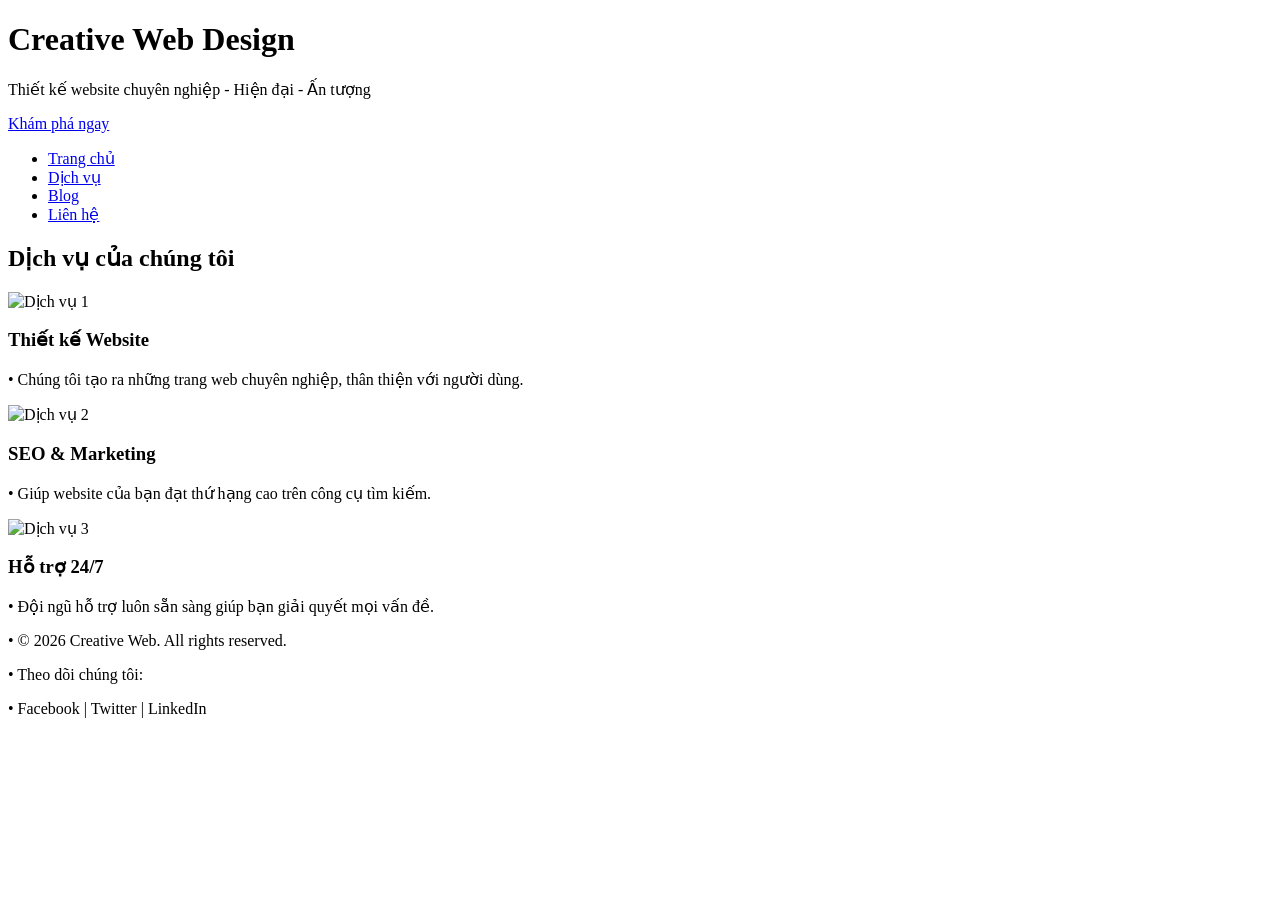
==== commit a399c927: "Add files via upload" ====
--- a/New folder (4)/index.html
+++ b/New folder (4)/index.html
@@ -3,73 +3,61 @@
 <head>
     <meta charset="UTF-8">
     <meta name="viewport" content="width=device-width, initial-scale=1.0">
-    <title>Simple Web Development Template</title>
-    <link rel="stylesheet" href="style.css">
+    <title>Creative Web Design</title>
+    <link rel="stylesheet" href="css/style.css">
 </head>
 <body>
 
-    <!-- Thanh điều hướng Navigation Bar -->
-    <nav class="navbar background">
-        <ul class="nav-list">
-            <div class="logo">
-                <img src="https://via.placeholder.com/180x60?text=LOGO" alt="Logo">
-            </div>
-            <li><a href="#web">Web Technology</a></li>
-            <li><a href="#program">C Programming</a></li>
-            <li><a href="#course">Courses</a></li>
+    <!-- Header với nền ảnh và hiệu ứng blur -->
+    <header class="header">
+        <div class="header-content">
+            <h1>Creative Web Design</h1>
+            <p>Thiết kế website chuyên nghiệp - Hiện đại - Ấn tượng</p>
+            <a href="#services" class="btn">Khám phá ngay</a>
+        </div>
+    </header>
+
+    <!-- Thanh điều hướng -->
+    <nav class="navbar">
+        <ul>
+            <li><a href="#">Trang chủ</a></li>
+            <li><a href="#services">Dịch vụ</a></li>
+            <li><a href="#">Blog</a></li>
+            <li><a href="#">Liên hệ</a></li>
         </ul>
-        <div class="rightNav">
-            <input type="text" name="search" id="search" placeholder="Search...">
-            <button class="btn btn-sm">Search</button>
-        </div>
     </nav>
 
-    <!-- Section 1: Web Technology -->
-    <section class="firstsection">
-        <div class="box-main">
-            <div class="firstHalf">
-                <h1 class="text-big" id="web">Web Technology</h1>
-                <p class="text-small">
-                    HTML stands for HyperText Markup Language. It is used to design web pages using a markup language.
-                    HTML is the combination of Hypertext and Markup language. Hypertext defines the link between the web pages.
-                    A markup language is used to define the text document within tag which defines the structure of web pages.
-                </p>
+    <!-- Content Section với Card Layout -->
+    <section class="content" id="services">
+        <h2>Dịch vụ của chúng tôi</h2>
+        <div class="card-container">
+            <div class="card">
+                <img src="https://via.placeholder.com/300x200?text=Service+1" alt="Dịch vụ 1">
+                <h3>Thiết kế Website</h3>
+                <p>• Chúng tôi tạo ra những trang web chuyên nghiệp, thân thiện với người dùng.</p>
+            </div>
+            <div class="card">
+                <img src="https://via.placeholder.com/300x200?text=Service+2" alt="Dịch vụ 2">
+                <h3>SEO & Marketing</h3>
+                <p>• Giúp website của bạn đạt thứ hạng cao trên công cụ tìm kiếm.</p>
+            </div>
+            <div class="card">
+                <img src="https://via.placeholder.com/300x200?text=Service+3" alt="Dịch vụ 3">
+                <h3>Hỗ trợ 24/7</h3>
+                <p>• Đội ngũ hỗ trợ luôn sẵn sàng giúp bạn giải quyết mọi vấn đề.</p>
             </div>
         </div>
     </section>
 
-    <!-- Section 2: C Programming -->
-    <section class="secondsection">
-        <div class="box-main">
-            <div class="firstHalf">
-                <h1 class="text-big" id="program">C Programming</h1>
-                <p class="text-small">
-                    C is a procedural programming language. It was initially developed by Dennis Ritchie as a system 
-                    programming language to write operating system. The main features of C language include low-level access to memory, 
-                    simple set of keywords, and clean style.
-                </p>
-            </div>
+    <!-- Footer với 2 cột (Bản quyền + Mạng xã hội) -->
+    <footer class="footer">
+        <div class="footer-left">
+            <p>• &copy; 2026 Creative Web. All rights reserved.</p>
         </div>
-    </section>
-
-    <!-- Section 3: Java -->
-    <section class="section" id="course">
-        <div class="paras">
-            <h1 class="sectionTag text-big">Java</h1>
-            <p class="sectionSubTag text-small">
-                Java has been one of the most popular programming language for many years. Java is Object Oriented. 
-                However it is not considered as pure object oriented as it provides support for primitive data types. 
-                The Java codes are first compiled into byte code and then run on JVM.
-            </p>
+        <div class="footer-right">
+            <p>• Theo dõi chúng tôi:</p>
+            <p>• Facebook | Twitter | LinkedIn</p>
         </div>
-        <div class="thumbnail">
-            <img src="https://via.placeholder.com/250x150?text=Java+Image" alt="Laptop Image">
-        </div>
-    </section>
-
-    <!-- Footer -->
-    <footer class="background">
-        <p class="text-footer">Copyright &copy; - All rights are reserved</p>
     </footer>
 
 </body>
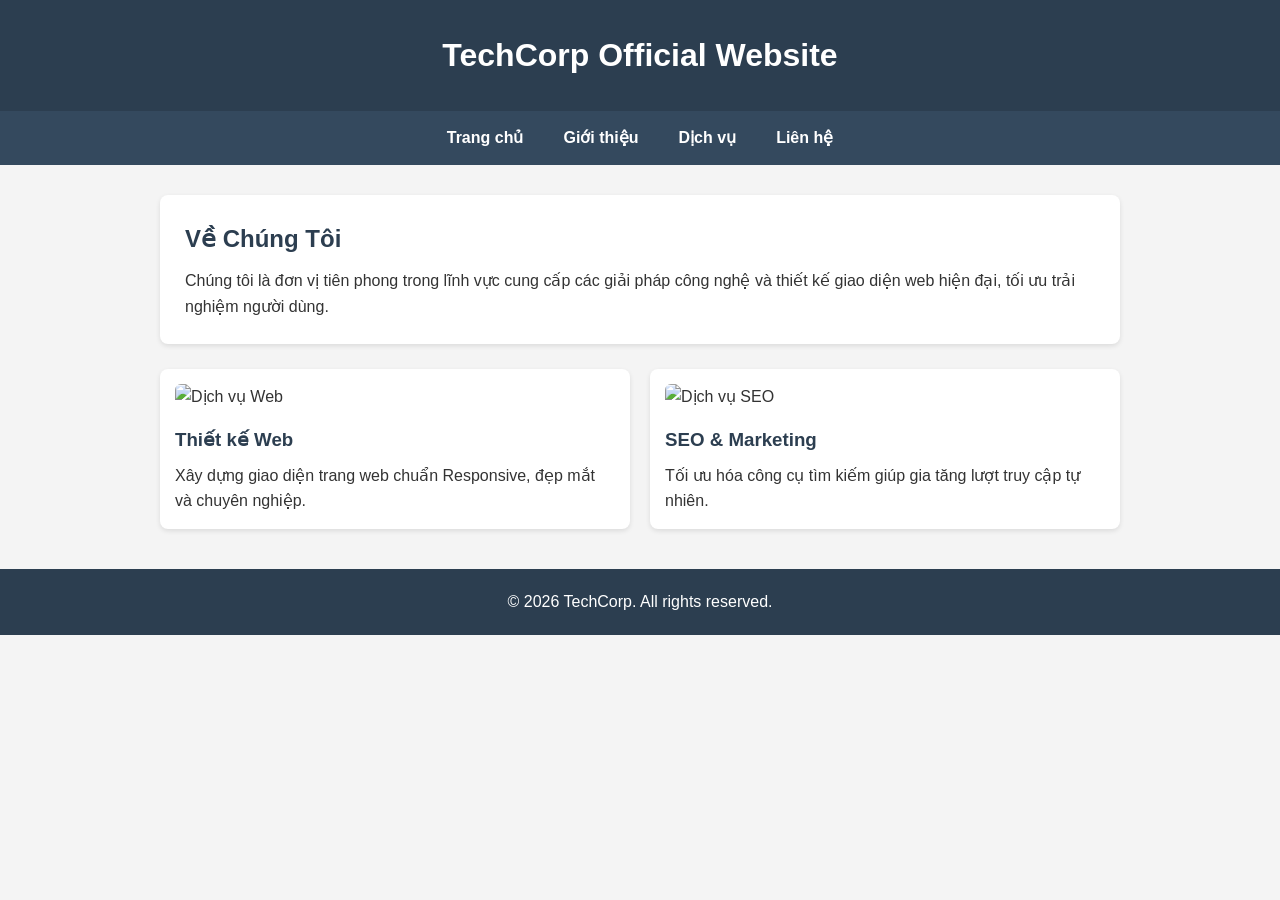
==== commit 5e291137: "Add files via upload" ====
--- a/New folder (4)/index.html
+++ b/New folder (4)/index.html
@@ -3,61 +3,50 @@
 <head>
     <meta charset="UTF-8">
     <meta name="viewport" content="width=device-width, initial-scale=1.0">
-    <title>Creative Web Design</title>
-    <link rel="stylesheet" href="css/style.css">
+    <title>Website Template Layout</title>
+    <link rel="stylesheet" href="style.css">
 </head>
 <body>
 
-    <!-- Header với nền ảnh và hiệu ứng blur -->
+    <!-- 1. Header -->
     <header class="header">
-        <div class="header-content">
-            <h1>Creative Web Design</h1>
-            <p>Thiết kế website chuyên nghiệp - Hiện đại - Ấn tượng</p>
-            <a href="#services" class="btn">Khám phá ngay</a>
-        </div>
+        <h1>TechCorp Official Website</h1>
     </header>
 
-    <!-- Thanh điều hướng -->
+    <!-- 2. Navigation Menu (Tối thiểu 4 mục) -->
     <nav class="navbar">
         <ul>
             <li><a href="#">Trang chủ</a></li>
+            <li><a href="#about">Giới thiệu</a></li>
             <li><a href="#services">Dịch vụ</a></li>
-            <li><a href="#">Blog</a></li>
-            <li><a href="#">Liên hệ</a></li>
+            <li><a href="#contact">Liên hệ</a></li>
         </ul>
     </nav>
 
-    <!-- Content Section với Card Layout -->
-    <section class="content" id="services">
-        <h2>Dịch vụ của chúng tôi</h2>
-        <div class="card-container">
+    <!-- 3. Content Section (Chứa văn bản & hình ảnh) -->
+    <main class="content">
+        <section class="main-card">
+            <h2>Về Chúng Tôi</h2>
+            <p>Chúng tôi là đơn vị tiên phong trong lĩnh vực cung cấp các giải pháp công nghệ và thiết kế giao diện web hiện đại, tối ưu trải nghiệm người dùng.</p>
+        </section>
+
+        <section class="media-section" id="services">
             <div class="card">
-                <img src="https://via.placeholder.com/300x200?text=Service+1" alt="Dịch vụ 1">
-                <h3>Thiết kế Website</h3>
-                <p>• Chúng tôi tạo ra những trang web chuyên nghiệp, thân thiện với người dùng.</p>
+                <img src="https://via.placeholder.com/400x250?text=Web+Design" alt="Dịch vụ Web">
+                <h3>Thiết kế Web</h3>
+                <p>Xây dựng giao diện trang web chuẩn Responsive, đẹp mắt và chuyên nghiệp.</p>
             </div>
             <div class="card">
-                <img src="https://via.placeholder.com/300x200?text=Service+2" alt="Dịch vụ 2">
+                <img src="https://via.placeholder.com/400x250?text=SEO+Marketing" alt="Dịch vụ SEO">
                 <h3>SEO & Marketing</h3>
-                <p>• Giúp website của bạn đạt thứ hạng cao trên công cụ tìm kiếm.</p>
+                <p>Tối ưu hóa công cụ tìm kiếm giúp gia tăng lượt truy cập tự nhiên.</p>
             </div>
-            <div class="card">
-                <img src="https://via.placeholder.com/300x200?text=Service+3" alt="Dịch vụ 3">
-                <h3>Hỗ trợ 24/7</h3>
-                <p>• Đội ngũ hỗ trợ luôn sẵn sàng giúp bạn giải quyết mọi vấn đề.</p>
-            </div>
-        </div>
-    </section>
+        </section>
+    </main>
 
-    <!-- Footer với 2 cột (Bản quyền + Mạng xã hội) -->
+    <!-- 4. Footer (Thông tin bản quyền) -->
     <footer class="footer">
-        <div class="footer-left">
-            <p>• &copy; 2026 Creative Web. All rights reserved.</p>
-        </div>
-        <div class="footer-right">
-            <p>• Theo dõi chúng tôi:</p>
-            <p>• Facebook | Twitter | LinkedIn</p>
-        </div>
+        <p>&copy; 2026 TechCorp. All rights reserved.</p>
     </footer>
 
 </body>
--- a/New folder (4)/style.css
+++ b/New folder (4)/style.css
@@ -0,0 +1,113 @@
+/* Reset CSS cơ bản */
+* {
+    margin: 0;
+    padding: 0;
+    box-sizing: border-box;
+    font-family: Arial, sans-serif;
+}
+
+body {
+    background-color: #f4f4f4;
+    color: #333;
+    line-height: 1.6;
+}
+
+/* Header */
+.header {
+    background-color: #2c3e50;
+    color: #ffffff;
+    text-align: center;
+    padding: 30px 20px;
+}
+
+/* Navigation Menu */
+.navbar {
+    background-color: #34495e;
+    position: sticky;
+    top: 0;
+    z-index: 100;
+}
+
+.navbar ul {
+    display: flex;
+    justify-content: center;
+    list-style: none;
+}
+
+.navbar ul li a {
+    display: block;
+    color: white;
+    text-decoration: none;
+    padding: 14px 20px;
+    font-weight: bold;
+    transition: background 0.3s;
+}
+
+.navbar ul li a:hover {
+    background-color: #1abc9c;
+}
+
+/* Content Section */
+.content {
+    max-width: 1000px;
+    margin: 30px auto;
+    padding: 0 20px;
+}
+
+.main-card {
+    background: white;
+    padding: 25px;
+    border-radius: 8px;
+    margin-bottom: 25px;
+    box-shadow: 0 2px 5px rgba(0,0,0,0.1);
+}
+
+.main-card h2 {
+    margin-bottom: 10px;
+    color: #2c3e50;
+}
+
+.media-section {
+    display: flex;
+    gap: 20px;
+}
+
+.card {
+    flex: 1;
+    background: white;
+    padding: 15px;
+    border-radius: 8px;
+    box-shadow: 0 2px 5px rgba(0,0,0,0.1);
+}
+
+.card img {
+    width: 100%;
+    border-radius: 6px;
+    margin-bottom: 15px;
+}
+
+.card h3 {
+    margin-bottom: 8px;
+    color: #2c3e50;
+}
+
+/* Footer */
+.footer {
+    background-color: #2c3e50;
+    color: white;
+    text-align: center;
+    padding: 20px;
+    margin-top: 40px;
+}
+
+/* Responsive cho thiết bị di động */
+@media (max-width: 768px) {
+    .navbar ul {
+        flex-direction: column;
+        text-align: center;
+    }
+
+    .media-section {
+        flex-direction: column;
+    }
+}
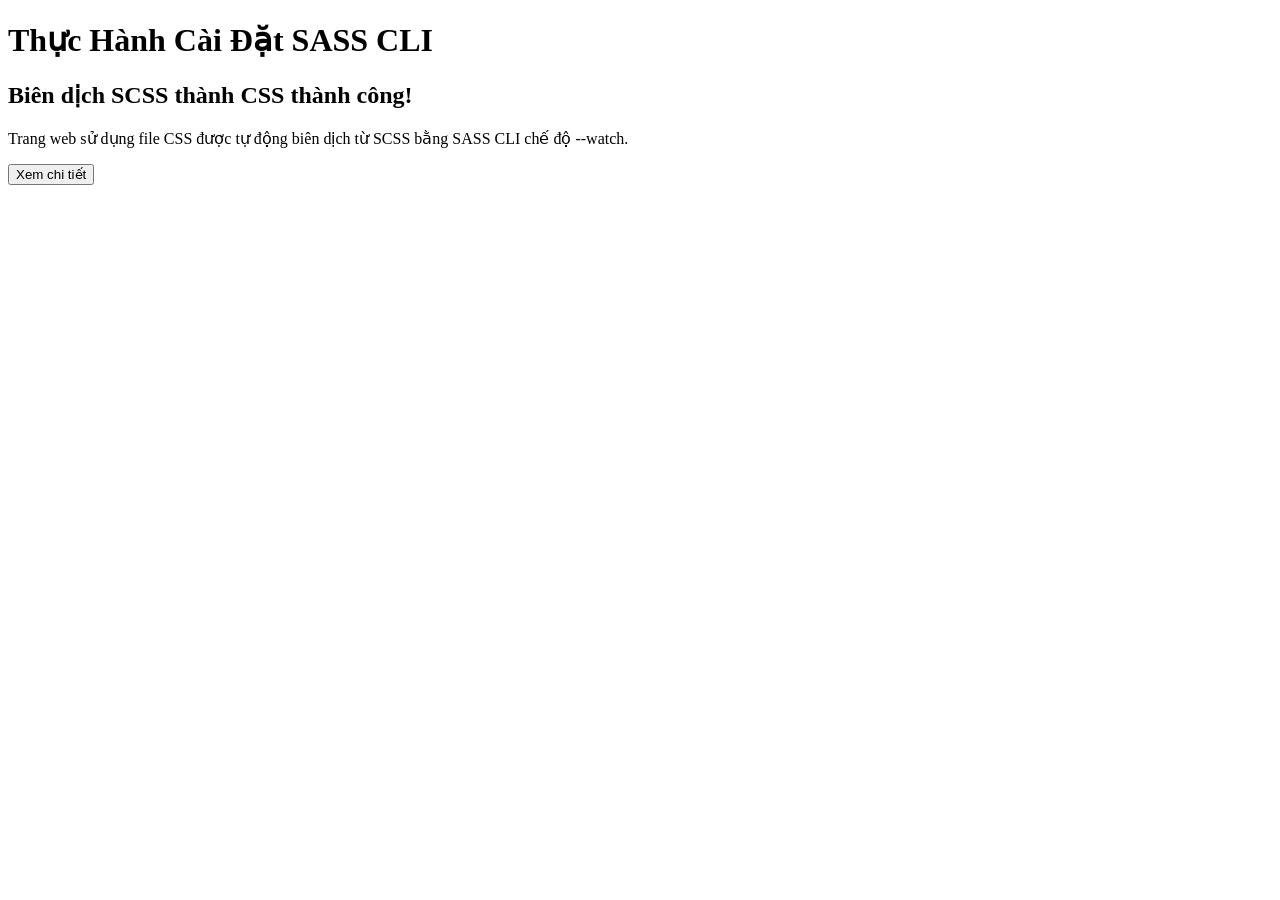
==== commit d85ff90d: "Add files via upload" ====
--- a/New folder (4)/index.html
+++ b/New folder (4)/index.html
@@ -3,51 +3,22 @@
 <head>
     <meta charset="UTF-8">
     <meta name="viewport" content="width=device-width, initial-scale=1.0">
-    <title>Website Template Layout</title>
-    <link rel="stylesheet" href="style.css">
+    <title>SASS Installation Practice</title>
+    <link rel="stylesheet" href="css/style.css">
 </head>
 <body>
 
-    <!-- 1. Header -->
     <header class="header">
-        <h1>TechCorp Official Website</h1>
+        <h1>Thực Hành Cài Đặt SASS CLI</h1>
     </header>
 
-    <!-- 2. Navigation Menu (Tối thiểu 4 mục) -->
-    <nav class="navbar">
-        <ul>
-            <li><a href="#">Trang chủ</a></li>
-            <li><a href="#about">Giới thiệu</a></li>
-            <li><a href="#services">Dịch vụ</a></li>
-            <li><a href="#contact">Liên hệ</a></li>
-        </ul>
-    </nav>
-
-    <!-- 3. Content Section (Chứa văn bản & hình ảnh) -->
-    <main class="content">
-        <section class="main-card">
-            <h2>Về Chúng Tôi</h2>
-            <p>Chúng tôi là đơn vị tiên phong trong lĩnh vực cung cấp các giải pháp công nghệ và thiết kế giao diện web hiện đại, tối ưu trải nghiệm người dùng.</p>
-        </section>
-
-        <section class="media-section" id="services">
-            <div class="card">
-                <img src="https://via.placeholder.com/400x250?text=Web+Design" alt="Dịch vụ Web">
-                <h3>Thiết kế Web</h3>
-                <p>Xây dựng giao diện trang web chuẩn Responsive, đẹp mắt và chuyên nghiệp.</p>
-            </div>
-            <div class="card">
-                <img src="https://via.placeholder.com/400x250?text=SEO+Marketing" alt="Dịch vụ SEO">
-                <h3>SEO & Marketing</h3>
-                <p>Tối ưu hóa công cụ tìm kiếm giúp gia tăng lượt truy cập tự nhiên.</p>
-            </div>
-        </section>
+    <main class="main-content">
+        <div class="card">
+            <h2>Biên dịch SCSS thành CSS thành công!</h2>
+            <p>Trang web sử dụng file CSS được tự động biên dịch từ SCSS bằng SASS CLI chế độ --watch.</p>
+            <button>Xem chi tiết</button>
+        </div>
     </main>
-
-    <!-- 4. Footer (Thông tin bản quyền) -->
-    <footer class="footer">
-        <p>&copy; 2026 TechCorp. All rights reserved.</p>
-    </footer>
 
 </body>
 </html>
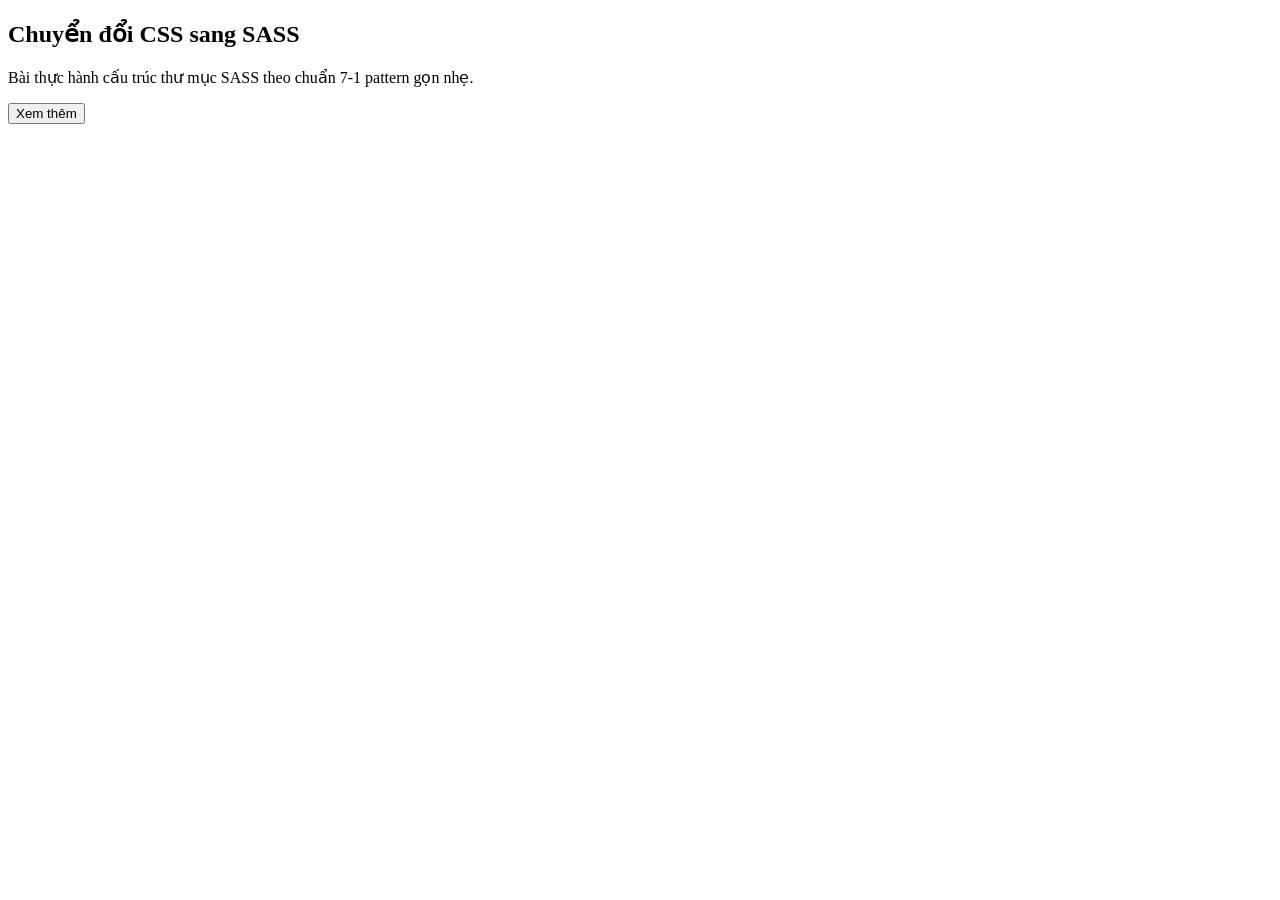
==== commit c97c695c: "Add files via upload" ====
--- a/New folder (4)/index.html
+++ b/New folder (4)/index.html
@@ -3,22 +3,18 @@
 <head>
     <meta charset="UTF-8">
     <meta name="viewport" content="width=device-width, initial-scale=1.0">
-    <title>SASS Installation Practice</title>
+    <title>SASS Refactoring Practice</title>
     <link rel="stylesheet" href="css/style.css">
 </head>
 <body>
 
-    <header class="header">
-        <h1>Thực Hành Cài Đặt SASS CLI</h1>
-    </header>
-
-    <main class="main-content">
+    <div class="container">
         <div class="card">
-            <h2>Biên dịch SCSS thành CSS thành công!</h2>
-            <p>Trang web sử dụng file CSS được tự động biên dịch từ SCSS bằng SASS CLI chế độ --watch.</p>
-            <button>Xem chi tiết</button>
+            <h2>Chuyển đổi CSS sang SASS</h2>
+            <p>Bài thực hành cấu trúc thư mục SASS theo chuẩn 7-1 pattern gọn nhẹ.</p>
+            <button class="button">Xem thêm</button>
         </div>
-    </main>
+    </div>
 
 </body>
 </html>
